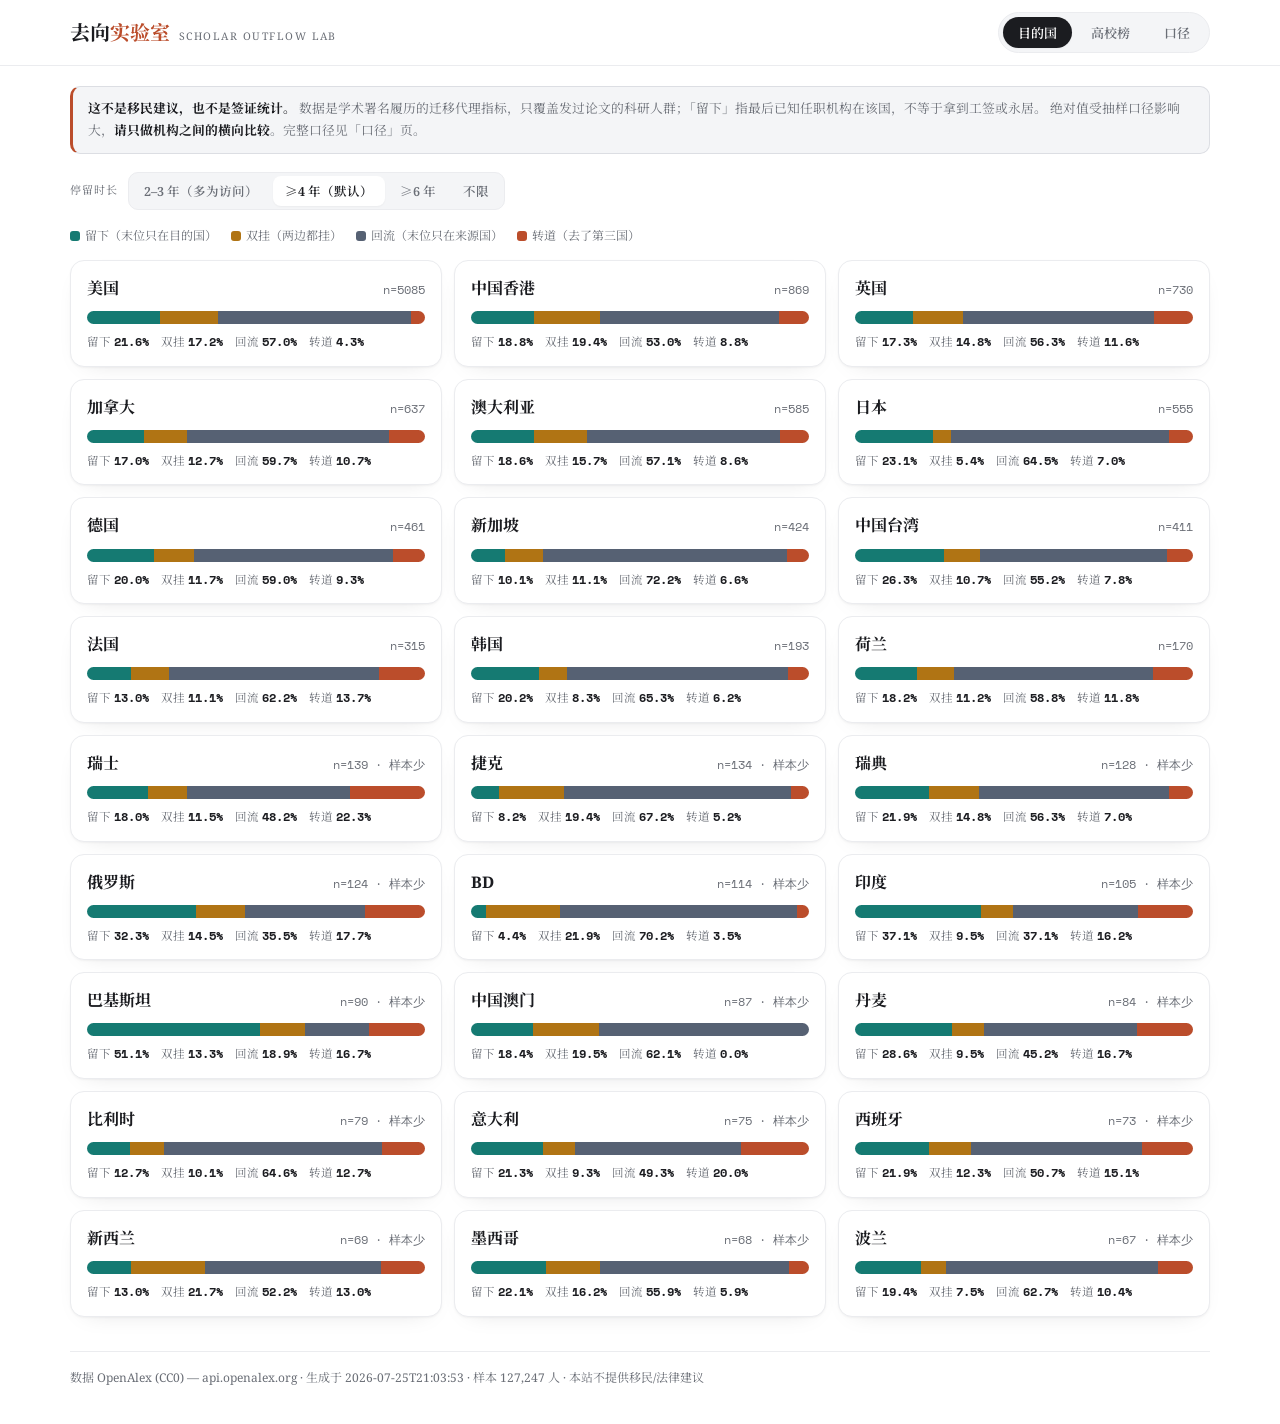
==== web/index.html @ 4149cb55 "去向实验室 v0：从 OpenAlex 算「本土起步科研人员出去之后落在哪」 「移民咨询网」这个想法的零成本可执行切片。数据 OpenAlex(CC0，免 key)， 托管走静态页，纯标准库+原生 J" ====
<!doctype html>
<html lang="zh-CN">
<head>
<meta charset="utf-8" />
<meta name="viewport" content="width=device-width, initial-scale=1" />
<title>去向实验室 · 本土起步科研人员的流向</title>
<link rel="preconnect" href="https://fonts.googleapis.com">
<link rel="preconnect" href="https://fonts.gstatic.com" crossorigin>
<link href="https://fonts.googleapis.com/css2?family=Noto+Serif:wght@400;500;600;700&family=Noto+Serif+SC:wght@400;500;600;700&family=Space+Mono:wght@400;700&display=swap" rel="stylesheet">
<style>
:root{
  --paper:#ffffff; --paper-2:#f4f5f7; --card:#ffffff; --ink:#1b1c20; --ink-soft:#6a6e76;
  --line:#ebecef; --line-2:#dcdee3;
  --stay:#157a72; --dual:#b07414; --ret:#566173; --onward:#bb4d2b;
  --shadow:0 1px 2px rgba(20,22,28,.04), 0 8px 24px -16px rgba(20,22,28,.18);
  --r:14px;
  --serif:"Noto Serif","Noto Serif SC",Georgia,"Songti SC","Source Han Serif SC",serif;
  --mono:"Space Mono",ui-monospace,monospace;
}
*{box-sizing:border-box}
html,body{margin:0;padding:0}
body{background:var(--paper);color:var(--ink);font-family:var(--serif);font-size:14.5px;line-height:1.7;overflow-x:clip}
h1,h2,h3{font-family:var(--serif);font-weight:700;margin:0}
.mono{font-family:var(--mono)}
button,select,input{font-family:inherit;cursor:pointer}
a{color:var(--stay)}

.topbar{position:sticky;top:0;z-index:30;background:var(--paper);border-bottom:1px solid var(--line)}
.tb-in{max-width:1180px;margin:0 auto;padding:12px 20px;display:flex;align-items:center;gap:14px;flex-wrap:wrap}
.brand{display:flex;align-items:baseline;gap:9px;margin-right:auto}
.brand .logo{font-size:20px;font-weight:700}
.brand .logo b{color:var(--onward);font-style:normal}
.brand .sub{font-size:10.5px;color:var(--ink-soft);letter-spacing:.14em;text-transform:uppercase}
.tabs{display:flex;gap:4px;background:var(--paper-2);padding:4px;border-radius:999px;border:1px solid var(--line)}
.tab{border:none;background:transparent;padding:6px 15px;border-radius:999px;font-weight:600;color:var(--ink-soft);font-size:13px}
.tab.active{background:var(--ink);color:var(--paper);box-shadow:var(--shadow)}

.wrap{max-width:1180px;margin:0 auto;padding:20px}
.notice{border:1px solid var(--line-2);border-left:3px solid var(--onward);background:var(--paper-2);
  border-radius:10px;padding:11px 15px;font-size:12.8px;color:var(--ink-soft);margin-bottom:18px}
.notice b{color:var(--ink)}

.ctrl{display:flex;gap:10px;flex-wrap:wrap;align-items:center;margin-bottom:16px}
.seg{display:flex;gap:3px;background:var(--paper-2);padding:3px;border-radius:10px;border:1px solid var(--line)}
.seg button{border:none;background:transparent;padding:6px 12px;border-radius:8px;font-size:12.5px;font-weight:600;color:var(--ink-soft)}
.seg button.on{background:var(--card);color:var(--ink);box-shadow:var(--shadow)}
select,input[type=search]{border:1px solid var(--line-2);background:var(--card);color:var(--ink);
  padding:7px 11px;border-radius:9px;font-size:13px}
input[type=search]{min-width:190px}
.lbl{font-size:11px;letter-spacing:.1em;text-transform:uppercase;color:var(--ink-soft)}

.legend{display:flex;gap:14px;flex-wrap:wrap;font-size:12px;color:var(--ink-soft);margin-bottom:14px}
.legend i{display:inline-block;width:10px;height:10px;border-radius:3px;margin-right:5px;vertical-align:-1px}

.grid{display:grid;grid-template-columns:repeat(auto-fill,minmax(300px,1fr));gap:12px}
.c-card{border:1px solid var(--line);border-radius:var(--r);padding:14px 16px;background:var(--card);box-shadow:var(--shadow)}
.c-head{display:flex;align-items:baseline;gap:8px;margin-bottom:9px}
.c-head h3{font-size:16px}
.c-head .n{margin-left:auto;font-family:var(--mono);font-size:11.5px;color:var(--ink-soft)}
.bar{display:flex;height:13px;border-radius:7px;overflow:hidden;background:var(--paper-2)}
.bar span{display:block}
.bar-k{display:flex;gap:12px;flex-wrap:wrap;margin-top:8px;font-size:11.5px;color:var(--ink-soft)}
.bar-k b{font-family:var(--mono);color:var(--ink);font-weight:700}

table{width:100%;border-collapse:collapse;font-size:13.5px}
th{text-align:left;font-size:11px;letter-spacing:.08em;text-transform:uppercase;color:var(--ink-soft);
  font-weight:600;padding:8px 10px;border-bottom:1px solid var(--line-2);white-space:nowrap;cursor:pointer;user-select:none}
th.num,td.num{text-align:right}
th:hover{color:var(--ink)}
td{padding:9px 10px;border-bottom:1px solid var(--line)}
tbody tr{cursor:pointer}
tbody tr:hover{background:var(--paper-2)}
.tier{display:inline-block;font-family:var(--mono);font-size:10.5px;font-weight:700;padding:2px 7px;border-radius:6px;border:1px solid}
.tier.R1{color:#0d5b55;border-color:#9ccec9;background:#e6f3f2}
.tier.R2{color:#7a5310;border-color:#e0c58c;background:#faf1e0}
.tier.R3{color:#4a545f;border-color:#c9cfd6;background:#f0f2f4}
.tier.R4{color:#8c3a20;border-color:#e2b3a2;background:#f9ebe6}
.sbar{position:relative;height:8px;border-radius:5px;background:var(--paper-2);min-width:80px}
.sbar i{position:absolute;left:0;top:0;bottom:0;border-radius:5px;background:var(--stay)}
.sbar u{position:absolute;top:-2px;bottom:-2px;border-left:1px solid rgba(21,122,114,.45);border-right:1px solid rgba(21,122,114,.45);
  background:rgba(21,122,114,.13);text-decoration:none}
.muted{color:var(--ink-soft)}
.small{font-size:12px}
.only-s{display:none}   /* 桌面端有独立的国家列，窄屏才把国家塞回校名下面 */

.drawer{position:fixed;inset:0;z-index:60;display:none}
.drawer.open{display:block}
.drawer .veil{position:absolute;inset:0;background:rgba(20,22,28,.28)}
.drawer .panel{position:absolute;right:0;top:0;bottom:0;width:min(520px,100%);background:var(--card);
  border-left:1px solid var(--line-2);overflow:auto;padding:22px}
.drawer h2{font-size:19px;margin-bottom:3px}
.close{position:absolute;right:16px;top:16px;border:1px solid var(--line-2);background:var(--card);
  border-radius:8px;padding:5px 10px;font-size:12px}
.kv{display:flex;gap:10px;flex-wrap:wrap;font-size:12.5px;color:var(--ink-soft);margin:10px 0 18px}
.kv span{white-space:nowrap}
.sec-t{font-size:11px;letter-spacing:.1em;text-transform:uppercase;color:var(--ink-soft);margin:20px 0 8px}

.doc{max-width:760px}
.doc h3{font-size:15px;margin:22px 0 7px}
.doc p,.doc li{color:#33363d;font-size:13.8px}
.doc code{font-family:var(--mono);font-size:12.5px;background:var(--paper-2);padding:1px 5px;border-radius:5px}
.doc ul{padding-left:20px}
.foot{border-top:1px solid var(--line);margin-top:34px;padding:16px 0;font-size:12px;color:var(--ink-soft)}

@media (max-width:720px){
  .wrap{padding:14px}
  .tb-in{padding:10px 14px;gap:10px}
  .brand .sub{display:none}
  .hide-s{display:none}
  .only-s{display:block}
  table{font-size:12.8px}
  td,th{padding:8px 6px}
  .drawer .panel{padding:18px 16px}
}
@media (prefers-color-scheme:dark){
  :root{--paper:#141519;--paper-2:#1c1e23;--card:#191b1f;--ink:#e9eaec;--ink-soft:#9aa0a8;
        --line:#26282e;--line-2:#343740;--stay:#4bab9f;--dual:#d0a04a;--ret:#8892a0;--onward:#d97a55}
  .tier.R1{background:#123330;border-color:#1f5b54;color:#7fd0c6}
  .tier.R2{background:#33280f;border-color:#5c4720;color:#dcb46c}
  .tier.R3{background:#22252b;border-color:#3a3f48;color:#a7aeb8}
  .tier.R4{background:#331d15;border-color:#5d3327;color:#e09c80}
}
</style>
</head>
<body>

<div class="topbar"><div class="tb-in">
  <div class="brand"><div class="logo">去向<b>实验室</b></div><div class="sub">Scholar Outflow Lab</div></div>
  <div class="tabs">
    <button class="tab active" data-view="country">目的国</button>
    <button class="tab" data-view="inst">高校榜</button>
    <button class="tab" data-view="doc">口径</button>
  </div>
</div></div>

<div class="wrap">
  <div class="notice">
    <b>这不是移民建议，也不是签证统计。</b>
    数据是学术署名履历的迁移代理指标，只覆盖发过论文的科研人群；「留下」指最后已知任职机构在该国，不等于拿到工签或永居。
    绝对值受抽样口径影响大，<b>请只做机构之间的横向比较</b>。完整口径见「口径」页。
  </div>

  <div id="loading" class="muted">载入数据中…</div>

  <!-- 目的国 -->
  <section id="v-country" hidden>
    <div class="ctrl">
      <span class="lbl">停留时长</span>
      <div class="seg" id="seg-stratum"></div>
    </div>
    <div class="legend">
      <span><i style="background:var(--stay)"></i>留下（末位只在目的国）</span>
      <span><i style="background:var(--dual)"></i>双挂（两边都挂）</span>
      <span><i style="background:var(--ret)"></i>回流（末位只在来源国）</span>
      <span><i style="background:var(--onward)"></i>转道（去了第三国）</span>
    </div>
    <div class="grid" id="country-grid"></div>
  </section>

  <!-- 高校榜 -->
  <section id="v-inst" hidden>
    <div class="ctrl">
      <span class="lbl">停留时长</span>
      <div class="seg" id="seg-stratum2"></div>
      <select id="f-country"></select>
      <select id="f-field"></select>
      <input type="search" id="f-q" placeholder="搜校名…" />
      <span class="muted small" id="inst-count"></span>
    </div>
    <div style="overflow-x:auto">
      <table>
        <thead><tr>
          <th data-sort="rank">#</th>
          <th data-sort="name">机构</th>
          <th data-sort="country" class="hide-s">国家/地区</th>
          <th data-sort="stay" class="num">留下率</th>
          <th class="hide-s">95% 区间</th>
          <th data-sort="dual" class="num hide-s">双挂</th>
          <th data-sort="ret" class="num hide-s">回流</th>
          <th data-sort="n" class="num">样本</th>
        </tr></thead>
        <tbody id="inst-body"></tbody>
      </table>
    </div>
    <p class="muted small" id="inst-empty" hidden style="padding:22px 4px">没有符合条件的机构。放宽筛选，或换一个停留时长分层试试。</p>
  </section>

  <!-- 口径 -->
  <section id="v-doc" hidden class="doc"></section>

  <div class="foot" id="foot"></div>
</div>

<div class="drawer" id="drawer">
  <div class="veil" data-close></div>
  <div class="panel"><button class="close" data-close>关闭</button><div id="drawer-body"></div></div>
</div>

<script>
const S = {data:null, view:'country', stratum:'long', sortKey:'stay', sortDir:-1,
           fCountry:'', fField:'', q:''};
const STRATUM_LABEL = {short:'2–3 年（多为访问）', long:'≥4 年（默认）', long6:'≥6 年', all:'不限'};
const STRATUM_ORDER = ['short','long','long6','all'];
const OUT = [['stay','留下','var(--stay)'],['dual','双挂','var(--dual)'],
             ['ret','回流','var(--ret)'],['onward','转道','var(--onward)']];
const pc = v => v==null ? '—' : (v*100).toFixed(1)+'%';
const esc = s => String(s).replace(/[&<>"]/g, c => ({'&':'&amp;','<':'&lt;','>':'&gt;','"':'&quot;'}[c]));

function stratumSeg(el, onPick){
  el.innerHTML = STRATUM_ORDER.map(k =>
    `<button data-k="${k}" class="${k===S.stratum?'on':''}">${STRATUM_LABEL[k]}</button>`).join('');
  el.onclick = e => { const b = e.target.closest('button'); if(!b) return;
    S.stratum = b.dataset.k; render(); onPick && onPick(); };
}

function stackBar(s){
  const parts = OUT.map(([k,,c]) => s[k] ? `<span style="width:${s[k]*100}%;background:${c}"></span>` : '').join('');
  const keys = OUT.map(([k,label]) => `<span>${label} <b>${pc(s[k])}</b></span>`).join('');
  return `<div class="bar">${parts}</div><div class="bar-k">${keys}</div>`;
}

function renderCountries(){
  const g = document.getElementById('country-grid');
  const rows = S.data.countries
    .map(c => ({c, s:c.strata[S.stratum]}))
    .filter(x => x.s && x.s.n >= 60)
    // 默认按样本量排，不按留下率排：小样本国家（n<150）的留下率抖得厉害，
    // 让它们冲到榜首等于拿噪音当结论。
    .sort((a,b) => b.s.n - a.s.n);
  g.innerHTML = rows.map(({c,s}) => `
    <div class="c-card">
      <div class="c-head"><h3>${esc(c.name)}</h3>
        <span class="n">n=${s.n}${s.n < 150 ? ' · 样本少' : ''}</span></div>
      ${stackBar(s)}
    </div>`).join('') || '<p class="muted">该分层下没有样本量足够的目的国。</p>';
}

function instRows(){
  return S.data.institutions
    .map(it => ({it, s:it.strata[S.stratum]}))
    .filter(({it,s}) => s && s.n >= S.data.meta.min_n_inst
      && (!S.fCountry || it.cc === S.fCountry)
      && (!S.fField || (it.fields||[]).some(f => f.field === S.fField))
      && (!S.q || it.name.toLowerCase().includes(S.q.toLowerCase())))
    .sort((a,b) => {
      const k = S.sortKey;
      const va = k==='rank'? a.it.rank : k==='name'? a.it.name : k==='country'? a.it.country : a.s[k];
      const vb = k==='rank'? b.it.rank : k==='name'? b.it.name : k==='country'? b.it.country : b.s[k];
      if(typeof va === 'string') return S.sortDir * va.localeCompare(vb, 'zh');
      return S.sortDir * (((va??-1)) - ((vb??-1)));
    });
}

function renderInsts(){
  const rows = instRows();
  document.getElementById('inst-count').textContent = `${rows.length} 所`;
  document.getElementById('inst-empty').hidden = rows.length > 0;
  document.getElementById('inst-body').innerHTML = rows.map(({it,s}) => {
    const ci = s.stay_ci || [0,0];
    return `<tr data-id="${it.id}">
      <td><span class="tier ${it.tier}">${it.tier}</span></td>
      <td>${esc(it.name)}<div class="muted small only-s">${esc(it.country)}</div></td>
      <td class="hide-s">${esc(it.country)}</td>
      <td class="num mono"><b>${pc(s.stay)}</b></td>
      <td class="hide-s"><div class="sbar"><i style="width:${(s.stay||0)*100}%"></i>
        <u style="left:${ci[0]*100}%;width:${Math.max((ci[1]-ci[0])*100,1)}%"></u></div></td>
      <td class="num mono hide-s">${pc(s.dual)}</td>
      <td class="num mono hide-s">${pc(s.ret)}</td>
      <td class="num mono">${s.n}</td>
    </tr>`;
  }).join('');
}

function openInst(id){
  const it = S.data.institutions.find(x => x.id === id);
  if(!it) return;
  const strataRows = STRATUM_ORDER.map(k => {
    const s = it.strata[k];
    if(!s || !s.n) return '';
    return `<div style="margin:12px 0">
      <div class="c-head"><span class="small"><b>${STRATUM_LABEL[k]}</b></span><span class="n">n=${s.n}</span></div>
      ${stackBar(s)}</div>`;
  }).join('');
  const fieldRows = (it.fields||[]).length ? `
    <div class="sec-t">按学科（默认分层 · ${STRATUM_LABEL[S.data.meta.default_stratum]}）</div>
    <table><thead><tr><th>学科</th><th class="num">留下</th><th class="num">回流</th><th class="num">n</th></tr></thead>
    <tbody>${it.fields.map(f => `<tr style="cursor:default"><td>${esc(f.field)}</td>
      <td class="num mono">${pc(f.stay)}</td><td class="num mono">${pc(f.ret)}</td>
      <td class="num mono">${f.n}</td></tr>`).join('')}</tbody></table>` : '';
  document.getElementById('drawer-body').innerHTML = `
    <h2>${esc(it.name)}</h2>
    <div class="kv"><span>${esc(it.country)}</span><span>·</span>
      <span class="mono">Tier ${it.tier} · 第 ${it.rank} 位</span><span>·</span>
      <span>OpenAlex 收录论文 ${it.works.toLocaleString()}</span></div>
    <div class="sec-t">各停留时长下的去向</div>
    ${strataRows}
    ${fieldRows}
    <div class="sec-t">来源</div>
    <p class="small muted">ROR <a href="https://ror.org/${esc(it.ror)}" target="_blank" rel="noopener">${esc(it.ror)}</a>
       · <a href="https://openalex.org/${esc(it.id)}" target="_blank" rel="noopener">OpenAlex ${esc(it.id)}</a></p>`;
  document.getElementById('drawer').classList.add('open');
}

function renderDoc(){
  const m = S.data.meta;
  document.getElementById('v-doc').innerHTML = `
    <h3>这个站在量什么</h3>
    <p>一句话：<b>在${esc(m.origin_name)}起步的科研人员，出去之后最后落在哪儿</b>——按目的国和目的高校分别统计。</p>
    <p>它<b>不</b>回答「哪个国家好移民」，也不回答「留学生的移民成功率」。它的样本是
       OpenAlex 里有署名记录的科研人群，本科就出国、在国内没发过论文的那一批人根本不在样本里。</p>

    <h3>怎么算的</h3>
    <ul>
      <li><b>样本</b>：OpenAlex 中曾在${esc(m.origin_name)}机构署名、且发表 ≥${m.min_works} 篇的学者随机抽样，
          共 <code>${m.sampled_authors.toLocaleString()}</code> 人。</li>
      <li><b>本土起步</b>：履历最早年份所在国包含${esc(m.origin_name)} → <code>${m.home_start_authors.toLocaleString()}</code> 人。</li>
      <li><b>一次到达</b>：起步之后在某境外机构挂名跨 ≥2 个年份（只挂 1 年视为合作署名，不计）。
          其中 <code>${m.movers.toLocaleString()}</code> 人（${pc(m.mover_rate)}）有过这样的经历。</li>
      <li><b>观察期</b>：只统计到达年 ≤ <code>${m.arrival_year_cutoff}</code> 的人，留足 ${m.followup_years} 年，
          否则「还没来得及走」会被误算成留下。</li>
      <li><b>机构白名单</b>：只认有 ROR 编号、且产出量达标的高校（共 ${m.whitelist_size.toLocaleString()} 所），
          用来滤掉 OpenAlex 从署名字符串里解析出来的幽灵机构。</li>
    </ul>

    <h3>终局四分类（互斥，合计 100%）</h3>
    <ul>
      <li><b>留下</b> — 最后已知任职国含目的国、不含${esc(m.origin_name)}</li>
      <li><b>双挂</b> — 两边都含。中国学者里非常常见（境外教职 + 国内兼聘/合作），单列出来，
          免得把它算进任何一边虚增数字</li>
      <li><b>回流</b> — 只含${esc(m.origin_name)}</li>
      <li><b>转道</b> — 两个都不含，去了第三国</li>
    </ul>

    <h3>为什么一定要按停留时长分层</h3>
    <p>2–3 年那一档以访问学者、联合培养为主——他们本来就是要回国的，混在一起会把所有学校的留下率
       稀释成一样低。默认口径是 <b>≥4 年</b>，更接近读博/长期职位。切换分层，数字会明显分开，这本身就是结论。</p>

    <h3>Tier 怎么定的</h3>
    <p>按默认分层的留下率排序，四分位切 <code>R1</code>–<code>R4</code>。用分位而不是绝对线，
       是因为绝对值会随抽样口径漂移，而「同一批里的相对位置」是稳的。双挂不计入排序——它的含义本身就是暧昧的。</p>

    <h3>已知的坑（别装看不见）</h3>
    <ul>${m.caveats.map(c => `<li>${esc(c)}</li>`).join('')}</ul>

    <h3>数据来源</h3>
    <p>${esc(m.source)}，CC0 公共领域授权，免 API key。生成于 <code>${esc(m.generated_at)}</code>。</p>`;
}

function render(){
  ['country','inst','doc'].forEach(v =>
    document.getElementById('v-'+v).hidden = (v !== S.view));
  document.querySelectorAll('.tab').forEach(t => t.classList.toggle('active', t.dataset.view === S.view));
  if(S.view === 'country') renderCountries();
  if(S.view === 'inst') renderInsts();
  if(S.view === 'doc') renderDoc();
}

function initFilters(){
  const ccs = [...new Map(S.data.institutions.map(i => [i.cc, i.country])).entries()]
    .sort((a,b) => a[1].localeCompare(b[1],'zh'));
  document.getElementById('f-country').innerHTML =
    '<option value="">全部国家/地区</option>' + ccs.map(([cc,n]) => `<option value="${cc}">${esc(n)}</option>`).join('');
  const fields = [...new Set(S.data.institutions.flatMap(i => (i.fields||[]).map(f => f.field)))].sort();
  document.getElementById('f-field').innerHTML =
    '<option value="">全部学科</option>' + fields.map(f => `<option value="${esc(f)}">${esc(f)}</option>`).join('');
}

fetch('data-cn.json').then(r => r.json()).then(d => {
  S.data = d;
  document.getElementById('loading').hidden = true;
  stratumSeg(document.getElementById('seg-stratum'));
  stratumSeg(document.getElementById('seg-stratum2'));
  initFilters();
  document.getElementById('foot').innerHTML =
    `数据 ${esc(d.meta.source)} · 生成于 ${esc(d.meta.generated_at)} · ` +
    `样本 ${d.meta.sampled_authors.toLocaleString()} 人 · 本站不提供移民/法律建议`;
  render();
}).catch(e => {
  document.getElementById('loading').textContent = '数据载入失败：' + e.message
    + '（本地需用 http 打开，例如 python3 -m http.server）';
});

document.querySelector('.tabs').onclick = e => {
  const t = e.target.closest('.tab'); if(!t) return;
  S.view = t.dataset.view; render();
};
document.getElementById('f-country').onchange = e => { S.fCountry = e.target.value; renderInsts(); };
document.getElementById('f-field').onchange = e => { S.fField = e.target.value; renderInsts(); };
document.getElementById('f-q').oninput = e => { S.q = e.target.value.trim(); renderInsts(); };
document.querySelectorAll('th[data-sort]').forEach(th => th.onclick = () => {
  const k = th.dataset.sort;
  if(S.sortKey === k) S.sortDir *= -1;
  else { S.sortKey = k; S.sortDir = (k === 'name' || k === 'country' || k === 'rank') ? 1 : -1; }
  renderInsts();
});
document.getElementById('inst-body').onclick = e => {
  const tr = e.target.closest('tr[data-id]'); if(tr) openInst(tr.dataset.id);
};
document.getElementById('drawer').onclick = e => {
  if(e.target.dataset.close !== undefined) document.getElementById('drawer').classList.remove('open');
};
document.addEventListener('keydown', e => {
  if(e.key === 'Escape') document.getElementById('drawer').classList.remove('open');
});
</script>
</body>
</html>
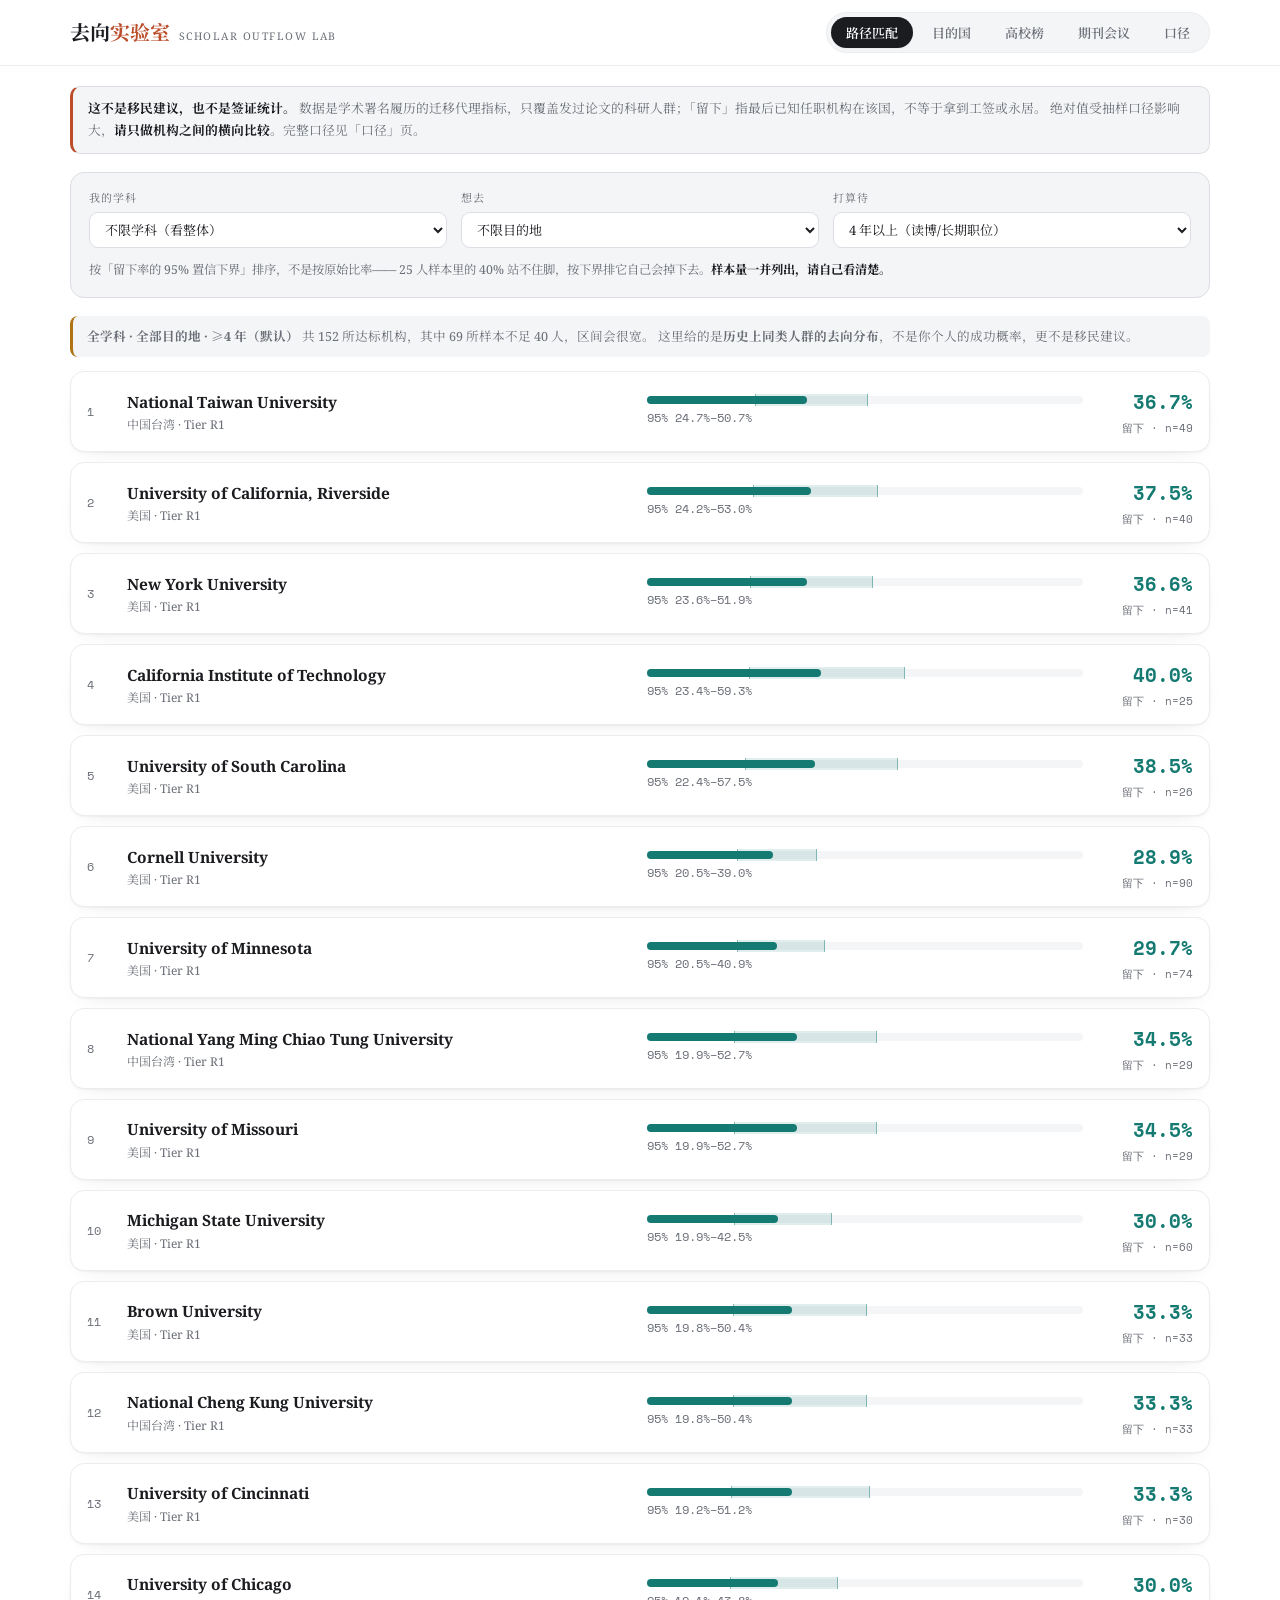
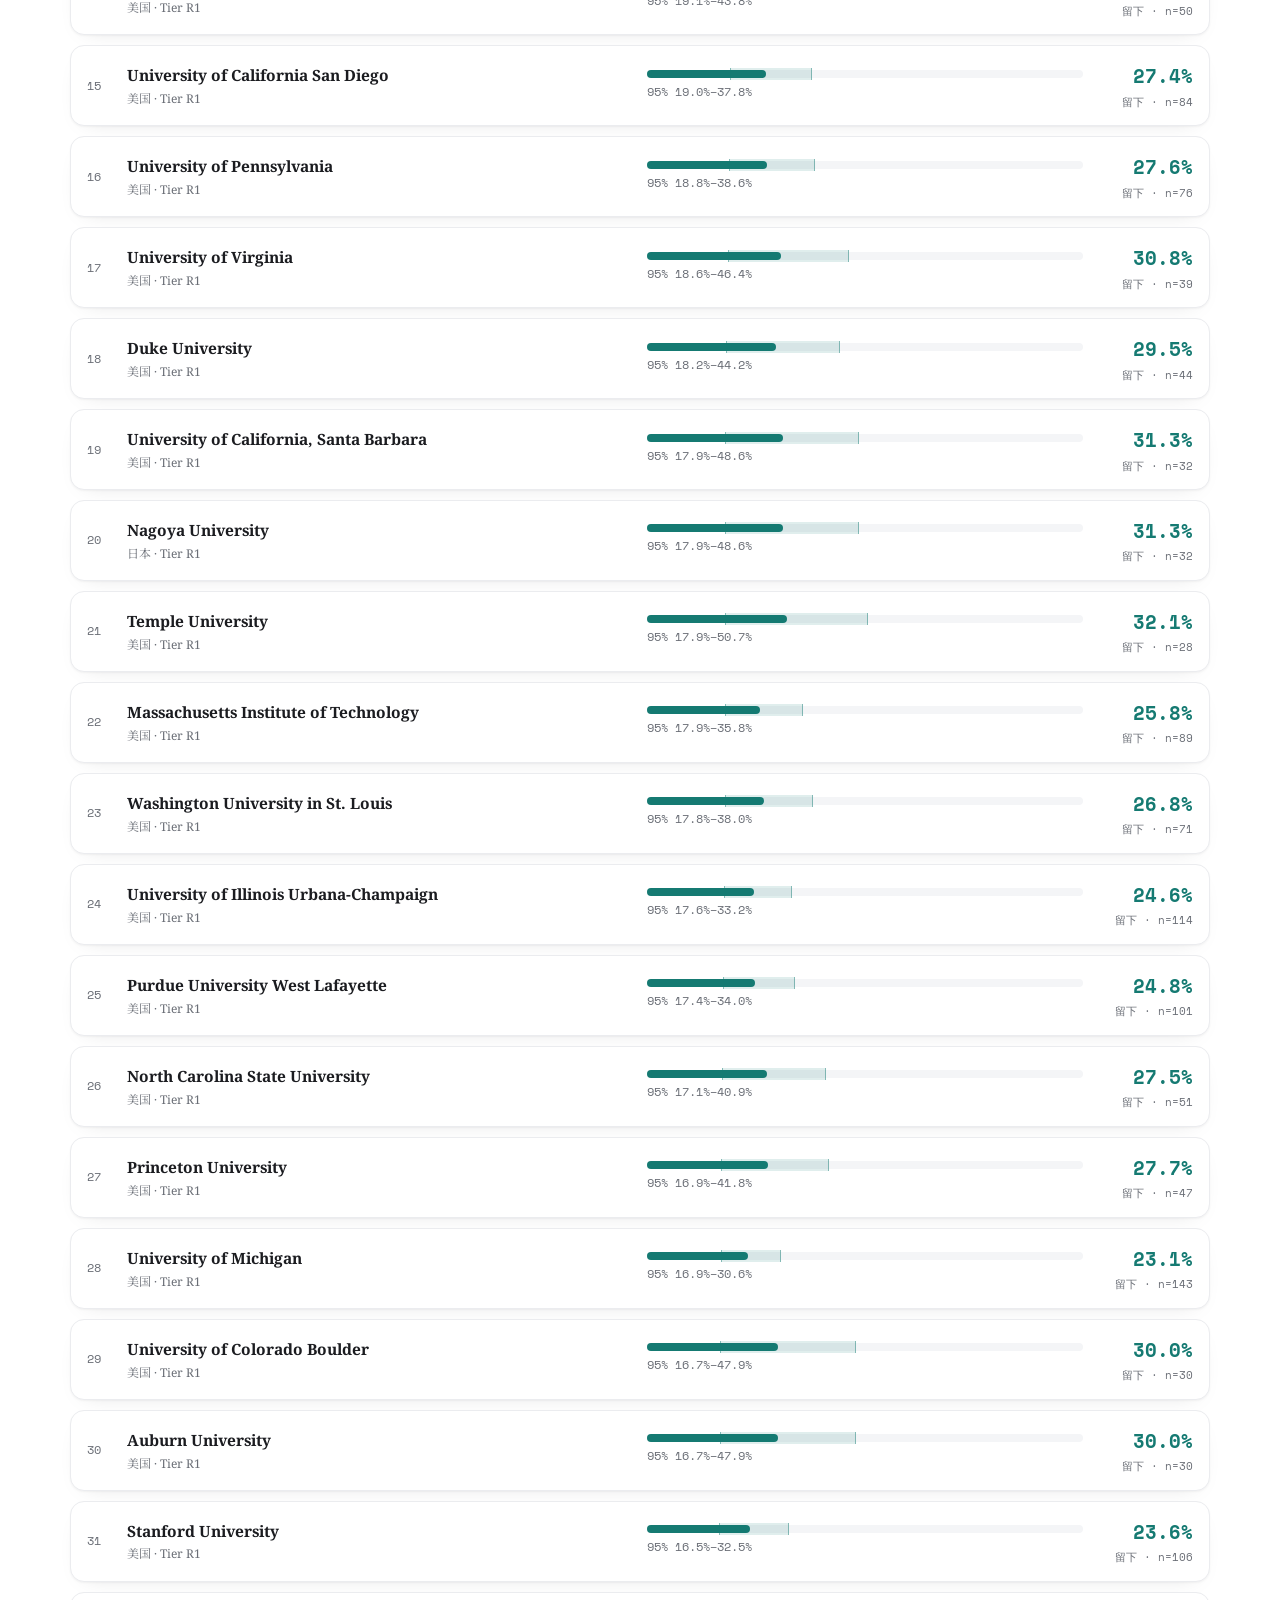
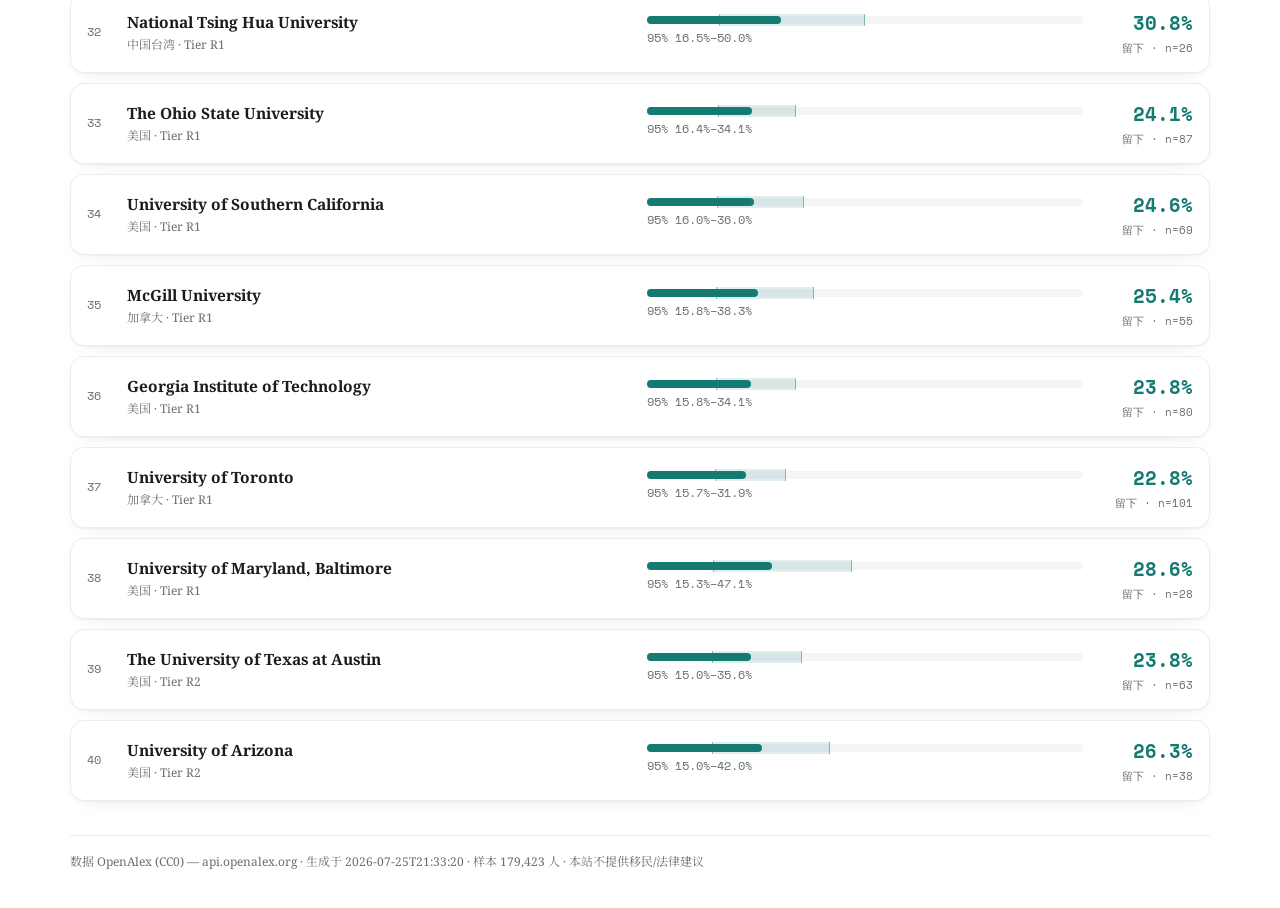
==== commit 73260cf4: "加路径匹配与期刊会议页；修 harvest 限速时误标 seed 完成的 bug 需求第 3 点（路径匹配）：学科 × 目的地 × 打算待多久 → 按留下率的 Wilson 下界排序。 用下界不用原始" ====
--- a/web/index.html
+++ b/web/index.html
@@ -95,6 +95,23 @@
 .kv span{white-space:nowrap}
 .sec-t{font-size:11px;letter-spacing:.1em;text-transform:uppercase;color:var(--ink-soft);margin:20px 0 8px}
 
+.ask{border:1px solid var(--line-2);border-radius:var(--r);padding:16px 18px;background:var(--paper-2);margin-bottom:18px}
+.ask-row{display:flex;gap:14px;flex-wrap:wrap}
+.ask-row label{display:flex;flex-direction:column;gap:5px;font-size:11px;letter-spacing:.09em;
+  text-transform:uppercase;color:var(--ink-soft);flex:1 1 190px}
+.ask-row select{width:100%}
+.ask-note{margin:12px 0 0;font-size:12.3px;color:var(--ink-soft)}
+.ask-note b{color:var(--ink)}
+.m-card{border:1px solid var(--line);border-radius:var(--r);padding:14px 16px;background:var(--card);
+  box-shadow:var(--shadow);margin-bottom:10px;display:flex;gap:14px;align-items:center;flex-wrap:wrap}
+.m-rank{font-family:var(--mono);font-size:12px;color:var(--ink-soft);min-width:26px}
+.m-main{flex:1 1 220px;min-width:0}
+.m-main h3{font-size:15.5px}
+.m-num{text-align:right;min-width:96px}
+.m-num .big{font-family:var(--mono);font-size:19px;font-weight:700;color:var(--stay)}
+.m-num .sub{font-size:11px;color:var(--ink-soft);font-family:var(--mono)}
+.warn{border-left:3px solid var(--dual);background:var(--paper-2);border-radius:8px;
+  padding:10px 14px;font-size:12.6px;color:var(--ink-soft);margin-bottom:14px}
 .doc{max-width:760px}
 .doc h3{font-size:15px;margin:22px 0 7px}
 .doc p,.doc li{color:#33363d;font-size:13.8px}
@@ -127,8 +144,10 @@
 <div class="topbar"><div class="tb-in">
   <div class="brand"><div class="logo">去向<b>实验室</b></div><div class="sub">Scholar Outflow Lab</div></div>
   <div class="tabs">
-    <button class="tab active" data-view="country">目的国</button>
+    <button class="tab active" data-view="match">路径匹配</button>
+    <button class="tab" data-view="country">目的国</button>
     <button class="tab" data-view="inst">高校榜</button>
+    <button class="tab" data-view="venue">期刊会议</button>
     <button class="tab" data-view="doc">口径</button>
   </div>
 </div></div>
@@ -141,6 +160,32 @@
   </div>
 
   <div id="loading" class="muted">载入数据中…</div>
+
+  <!-- 路径匹配 -->
+  <section id="v-match" hidden>
+    <div class="ask">
+      <div class="ask-row">
+        <label>我的学科
+          <select id="m-field"></select>
+        </label>
+        <label>想去
+          <select id="m-country"></select>
+        </label>
+        <label>打算待
+          <select id="m-stratum">
+            <option value="long">4 年以上（读博/长期职位）</option>
+            <option value="long6">6 年以上（长期扎根）</option>
+            <option value="short">2–3 年（访问/联培）</option>
+            <option value="all">不限</option>
+          </select>
+        </label>
+      </div>
+      <p class="ask-note">按「留下率的 95% 置信下界」排序，不是按原始比率——
+        25 人样本里的 40% 站不住脚，按下界排它自己会掉下去。<b>样本量一并列出，请自己看清楚。</b></p>
+    </div>
+    <div id="match-summary"></div>
+    <div id="match-list"></div>
+  </section>
 
   <!-- 目的国 -->
   <section id="v-country" hidden>
@@ -185,6 +230,17 @@
     <p class="muted small" id="inst-empty" hidden style="padding:22px 4px">没有符合条件的机构。放宽筛选，或换一个停留时长分层试试。</p>
   </section>
 
+  <!-- 期刊会议 -->
+  <section id="v-venue" hidden>
+    <div class="ctrl">
+      <select id="v-field"></select>
+      <select id="v-type"><option value="">期刊 + 会议</option><option value="journal">只看期刊</option><option value="conference">只看会议</option></select>
+      <input type="search" id="v-q" placeholder="搜刊名/出版方…" />
+      <span class="muted small" id="venue-count"></span>
+    </div>
+    <div id="venue-wrap"></div>
+  </section>
+
   <!-- 口径 -->
   <section id="v-doc" hidden class="doc"></section>
 
@@ -197,8 +253,10 @@
 </div>
 
 <script>
-const S = {data:null, view:'country', stratum:'long', sortKey:'stay', sortDir:-1,
-           fCountry:'', fField:'', q:''};
+const S = {data:null, venues:null, view:'match', stratum:'long', sortKey:'stay', sortDir:-1,
+           fCountry:'', fField:'', q:'',
+           mField:'', mCountry:'', mStratum:'long',
+           vField:'', vType:'', vQ:''};
 const STRATUM_LABEL = {short:'2–3 年（多为访问）', long:'≥4 年（默认）', long6:'≥6 年', all:'不限'};
 const STRATUM_ORDER = ['short','long','long6','all'];
 const OUT = [['stay','留下','var(--stay)'],['dual','双挂','var(--dual)'],
@@ -240,7 +298,7 @@
     .map(it => ({it, s:it.strata[S.stratum]}))
     .filter(({it,s}) => s && s.n >= S.data.meta.min_n_inst
       && (!S.fCountry || it.cc === S.fCountry)
-      && (!S.fField || (it.fields||[]).some(f => f.field === S.fField))
+      && (!S.fField || ((it.fields||{})[S.stratum]||[]).some(f => f.field === S.fField))
       && (!S.q || it.name.toLowerCase().includes(S.q.toLowerCase())))
     .sort((a,b) => {
       const k = S.sortKey;
@@ -281,12 +339,15 @@
       <div class="c-head"><span class="small"><b>${STRATUM_LABEL[k]}</b></span><span class="n">n=${s.n}</span></div>
       ${stackBar(s)}</div>`;
   }).join('');
-  const fieldRows = (it.fields||[]).length ? `
-    <div class="sec-t">按学科（默认分层 · ${STRATUM_LABEL[S.data.meta.default_stratum]}）</div>
+  const fl = (it.fields || {})[S.stratum] || [];
+  const fieldRows = fl.length ? `
+    <div class="sec-t">按学科（当前分层 · ${STRATUM_LABEL[S.stratum]}）</div>
     <table><thead><tr><th>学科</th><th class="num">留下</th><th class="num">回流</th><th class="num">n</th></tr></thead>
-    <tbody>${it.fields.map(f => `<tr style="cursor:default"><td>${esc(f.field)}</td>
+    <tbody>${fl.map(f => `<tr style="cursor:default"><td>${esc(f.field)}</td>
       <td class="num mono">${pc(f.stay)}</td><td class="num mono">${pc(f.ret)}</td>
-      <td class="num mono">${f.n}</td></tr>`).join('')}</tbody></table>` : '';
+      <td class="num mono">${f.n}</td></tr>`).join('')}</tbody></table>` : `
+    <div class="sec-t">按学科</div>
+    <p class="small muted">该分层下没有学科达到最小样本量（${S.data.meta.min_n_country ? 15 : 15} 人），不出分。</p>`;
   document.getElementById('drawer-body').innerHTML = `
     <h2>${esc(it.name)}</h2>
     <div class="kv"><span>${esc(it.country)}</span><span>·</span>
@@ -301,6 +362,91 @@
   document.getElementById('drawer').classList.add('open');
 }
 
+/* ---- 路径匹配（需求第 3 点）---- */
+function matchRows(){
+  const k = S.mStratum, f = S.mField, cc = S.mCountry;
+  return S.data.institutions.map(it => {
+    const s = it.strata[k];
+    if(!s || !s.n) return null;
+    if(cc && it.cc !== cc) return null;
+    if(!f) return {it, s, scoped:false};
+    // 选了学科就必须用该学科在**同一分层**下的数字，没有就不该硬凑
+    const fs = (it.fields[k] || []).find(x => x.field === f);
+    return fs ? {it, s:fs, scoped:true} : null;
+  }).filter(Boolean)
+    .sort((a,b) => (b.s.stay_lb ?? -1) - (a.s.stay_lb ?? -1));
+}
+
+function renderMatch(){
+  const rows = matchRows();
+  const sum = document.getElementById('match-summary');
+  const list = document.getElementById('match-list');
+  const cName = S.mCountry ? (S.data.institutions.find(i => i.cc === S.mCountry)||{}).country : '全部目的地';
+
+  if(!rows.length){
+    sum.innerHTML = `<div class="warn">这个组合下没有样本量达标的机构。
+      样本不够就不出分，是刻意的——硬凑一个数出来才是骗人。放宽学科或目的地再试。</div>`;
+    list.innerHTML = '';
+    return;
+  }
+  const thin = rows.filter(r => r.s.n < 40).length;
+  sum.innerHTML = `<div class="warn">
+    <b>${esc(S.mField || '全学科')} · ${esc(cName)} · ${esc(STRATUM_LABEL[S.mStratum])}</b>
+    共 ${rows.length} 所达标机构${thin ? `，其中 ${thin} 所样本不足 40 人，区间会很宽` : ''}。
+    这里给的是<b>历史上同类人群的去向分布</b>，不是你个人的成功概率，更不是移民建议。</div>`;
+
+  list.innerHTML = rows.slice(0, 40).map((r, i) => {
+    const ci = r.s.stay_ci || [0,0];
+    return `<div class="m-card" data-id="${r.it.id}" style="cursor:pointer">
+      <span class="m-rank">${i+1}</span>
+      <div class="m-main">
+        <h3>${esc(r.it.name)}</h3>
+        <div class="muted small">${esc(r.it.country)} · Tier ${r.it.tier}${r.scoped ? ' · 已按学科细分' : ''}</div>
+      </div>
+      <div style="flex:1 1 150px"><div class="sbar">
+        <i style="width:${(r.s.stay||0)*100}%"></i>
+        <u style="left:${ci[0]*100}%;width:${Math.max((ci[1]-ci[0])*100,1)}%"></u></div>
+        <div class="muted small mono" style="margin-top:4px">95% ${pc(ci[0])}–${pc(ci[1])}</div>
+      </div>
+      <div class="m-num"><div class="big">${pc(r.s.stay)}</div>
+        <div class="sub">留下 · n=${r.s.n}</div></div>
+    </div>`;
+  }).join('');
+}
+
+/* ---- 期刊会议榜（需求第 4 点）---- */
+function renderVenues(){
+  const wrap = document.getElementById('venue-wrap');
+  if(!S.venues){
+    document.getElementById('venue-count').textContent = '';
+    wrap.innerHTML = `<div class="warn">期刊/会议数据还没生成。<br>
+      跑 <code>OPENALEX_MAILTO=… python3 scripts/venues.py</code> 生成 <code>web/data-venues.json</code> 即可。
+      （OpenAlex 免费额度每天 1000 次请求、UTC 零点重置，本脚本约需 80–120 次。）</div>`;
+    return;
+  }
+  const rows = S.venues.venues.filter(v =>
+    (!S.vField || v.field === S.vField) &&
+    (!S.vType || v.type_raw === S.vType) &&
+    (!S.vQ || (v.name + ' ' + v.publisher).toLowerCase().includes(S.vQ.toLowerCase()))
+  ).slice(0, 300);
+  document.getElementById('venue-count').textContent = `${rows.length} 本`;
+  wrap.innerHTML = `<div style="overflow-x:auto"><table>
+    <thead><tr><th>级别</th><th>刊名 / 会议</th><th class="hide-s">出版方</th>
+      <th class="num">h-index</th><th class="num hide-s">2 年篇均被引</th>
+      <th class="num hide-s">收录量</th><th class="hide-s">学科内位次</th></tr></thead>
+    <tbody>${rows.map(v => `<tr style="cursor:default">
+      <td><span class="tier ${v.tier.replace('V','R')}">${esc(v.tier)}</span></td>
+      <td>${esc(v.name)}<div class="muted small only-s">${esc(v.field)} · ${esc(v.type)}</div></td>
+      <td class="hide-s muted small">${esc(v.publisher)}</td>
+      <td class="num mono"><b>${v.h}</b></td>
+      <td class="num mono hide-s">${v.impact}</td>
+      <td class="num mono hide-s">${v.works.toLocaleString()}</td>
+      <td class="hide-s muted small mono">${v.field_rank}/${v.field_total}</td>
+    </tr>`).join('')}</tbody></table></div>
+    <p class="muted small" style="margin-top:12px">
+      ${S.venues.meta.notes.map(esc).join('　·　')}</p>`;
+}
+
 function renderDoc(){
   const m = S.data.meta;
   document.getElementById('v-doc').innerHTML = `
@@ -347,23 +493,46 @@
 }
 
 function render(){
-  ['country','inst','doc'].forEach(v =>
+  ['match','country','inst','venue','doc'].forEach(v =>
     document.getElementById('v-'+v).hidden = (v !== S.view));
   document.querySelectorAll('.tab').forEach(t => t.classList.toggle('active', t.dataset.view === S.view));
+  if(S.view === 'match') renderMatch();
   if(S.view === 'country') renderCountries();
   if(S.view === 'inst') renderInsts();
+  if(S.view === 'venue') renderVenues();
   if(S.view === 'doc') renderDoc();
+}
+
+function allFields(){
+  const set = new Set();
+  S.data.institutions.forEach(i =>
+    Object.values(i.fields || {}).forEach(list => list.forEach(f => set.add(f.field))));
+  return [...set].sort((a,b) => a.localeCompare(b,'zh'));
 }
 
 function initFilters(){
   const ccs = [...new Map(S.data.institutions.map(i => [i.cc, i.country])).entries()]
     .sort((a,b) => a[1].localeCompare(b[1],'zh'));
-  document.getElementById('f-country').innerHTML =
-    '<option value="">全部国家/地区</option>' + ccs.map(([cc,n]) => `<option value="${cc}">${esc(n)}</option>`).join('');
-  const fields = [...new Set(S.data.institutions.flatMap(i => (i.fields||[]).map(f => f.field)))].sort();
-  document.getElementById('f-field').innerHTML =
-    '<option value="">全部学科</option>' + fields.map(f => `<option value="${esc(f)}">${esc(f)}</option>`).join('');
-}
+  const ccOpts = ccs.map(([cc,n]) => `<option value="${cc}">${esc(n)}</option>`).join('');
+  const fields = allFields();
+  const fOpts = fields.map(f => `<option value="${esc(f)}">${esc(f)}</option>`).join('');
+
+  document.getElementById('f-country').innerHTML = '<option value="">全部国家/地区</option>' + ccOpts;
+  document.getElementById('f-field').innerHTML = '<option value="">全部学科</option>' + fOpts;
+  document.getElementById('m-country').innerHTML = '<option value="">不限目的地</option>' + ccOpts;
+  document.getElementById('m-field').innerHTML = '<option value="">不限学科（看整体）</option>' + fOpts;
+}
+
+// 期刊会议数据是可选的：没生成就让那一页自己说明怎么生成，不要整站挂掉
+fetch('data-venues.json').then(r => r.ok ? r.json() : null).then(v => {
+  S.venues = v;
+  if(v){
+    document.getElementById('v-field').innerHTML =
+      '<option value="">全部学科</option>' +
+      v.meta.fields.map(f => `<option value="${esc(f)}">${esc(f)}</option>`).join('');
+  }
+  if(S.view === 'venue') renderVenues();
+}).catch(() => {});
 
 fetch('data-cn.json').then(r => r.json()).then(d => {
   S.data = d;
@@ -387,6 +556,15 @@
 document.getElementById('f-country').onchange = e => { S.fCountry = e.target.value; renderInsts(); };
 document.getElementById('f-field').onchange = e => { S.fField = e.target.value; renderInsts(); };
 document.getElementById('f-q').oninput = e => { S.q = e.target.value.trim(); renderInsts(); };
+document.getElementById('m-field').onchange = e => { S.mField = e.target.value; renderMatch(); };
+document.getElementById('m-country').onchange = e => { S.mCountry = e.target.value; renderMatch(); };
+document.getElementById('m-stratum').onchange = e => { S.mStratum = e.target.value; renderMatch(); };
+document.getElementById('v-field').onchange = e => { S.vField = e.target.value; renderVenues(); };
+document.getElementById('v-type').onchange = e => { S.vType = e.target.value; renderVenues(); };
+document.getElementById('v-q').oninput = e => { S.vQ = e.target.value.trim(); renderVenues(); };
+document.getElementById('match-list').onclick = e => {
+  const c = e.target.closest('.m-card[data-id]'); if(c) openInst(c.dataset.id);
+};
 document.querySelectorAll('th[data-sort]').forEach(th => th.onclick = () => {
   const k = th.dataset.sort;
   if(S.sortKey === k) S.sortDir *= -1;
